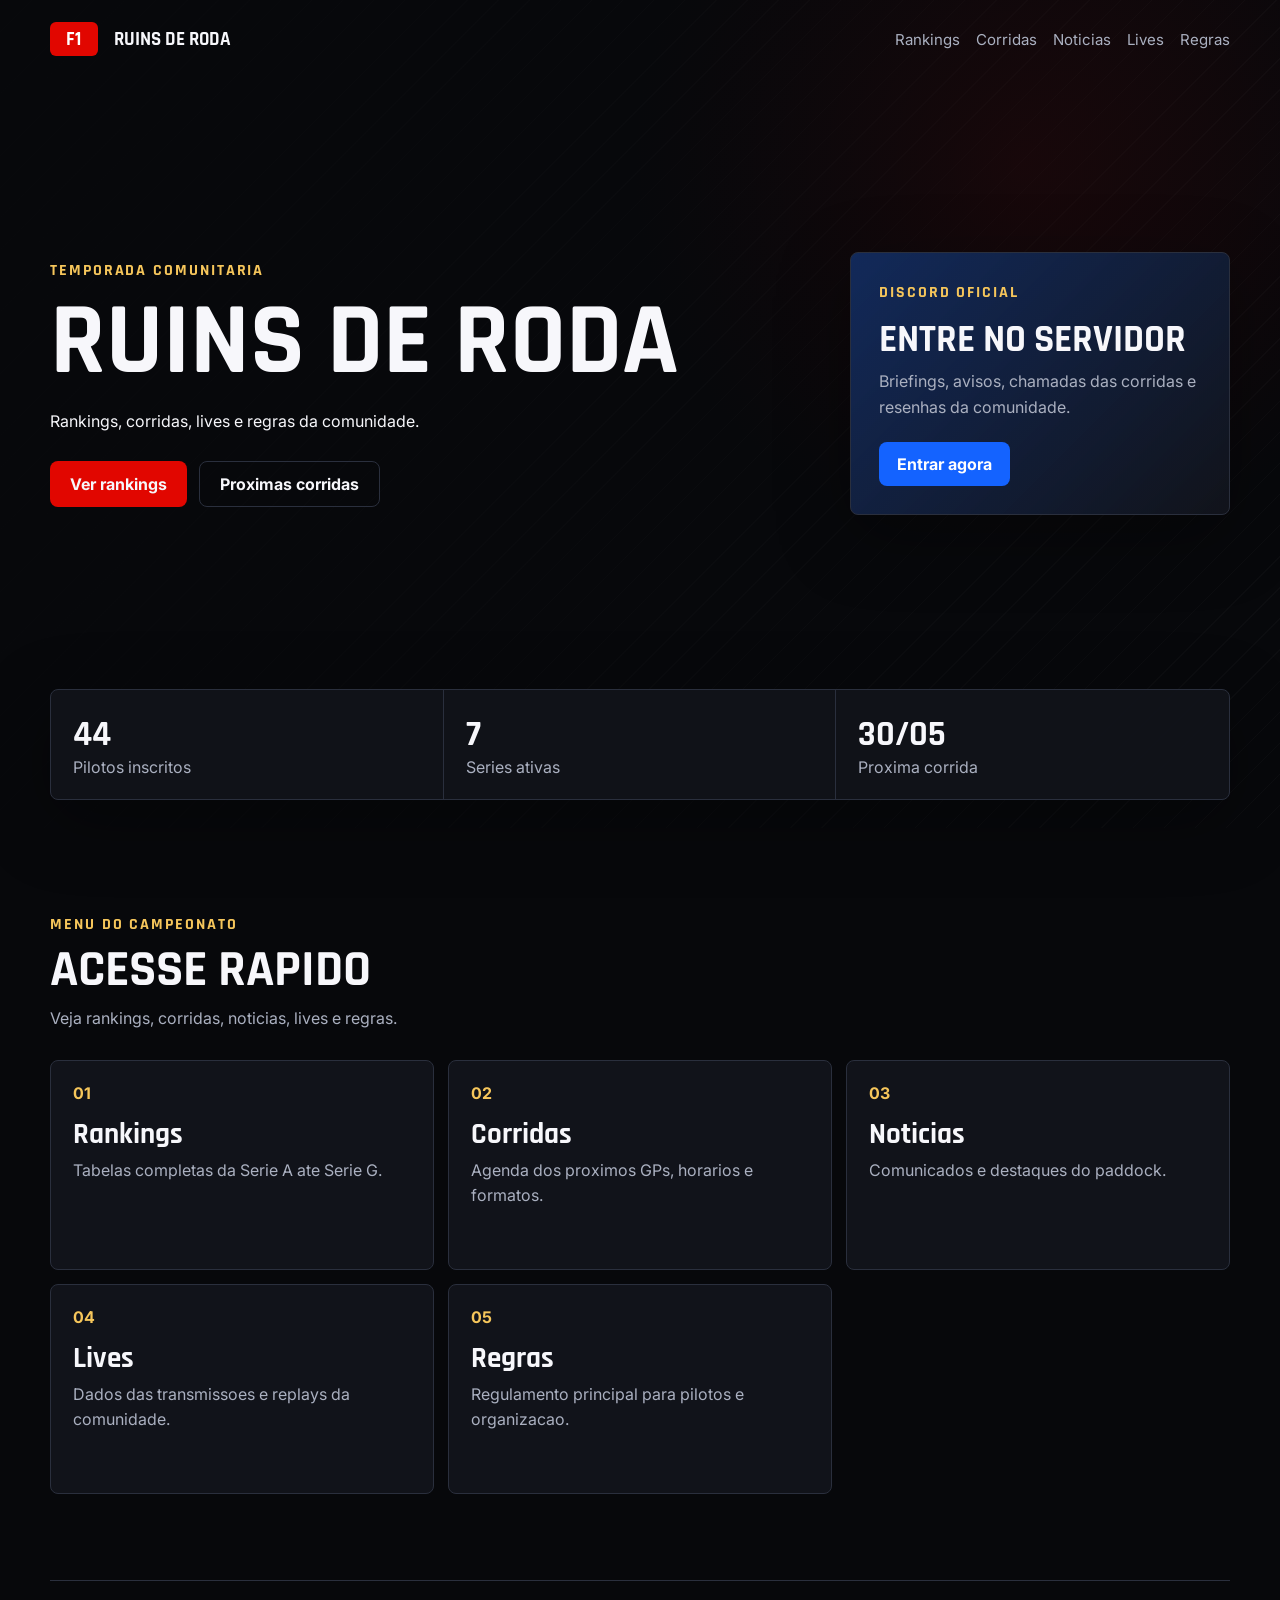
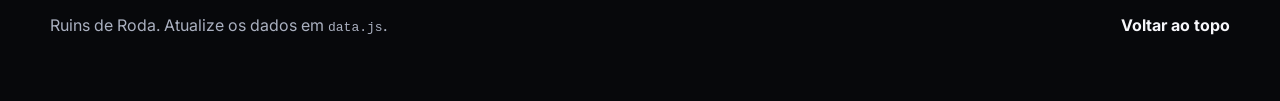
==== index.html @ 5d0044ef "Split sheet rankings into series" ====
﻿<!doctype html>
<html lang="pt-BR">
  <head>
    <meta charset="utf-8" />
    <meta name="viewport" content="width=device-width, initial-scale=1" />
    <title>Ruins de Roda</title>
    <meta
      name="description"
      content="Ranking de F1 do servidor com series A ate G, proximas corridas, noticias, lives e regras."
    />
    <link rel="preconnect" href="https://fonts.googleapis.com" />
    <link rel="preconnect" href="https://fonts.gstatic.com" crossorigin />
    <link
      href="https://fonts.googleapis.com/css2?family=Rajdhani:wght@500;600;700&family=Inter:wght@400;500;700&display=swap"
      rel="stylesheet"
    />
    <link rel="stylesheet" href="styles.css?v=10" />
  </head>
  <body data-page="home">
    <header class="hero" id="inicio">
      <nav class="topbar" aria-label="Navegacao principal">
        <a class="brand" href="index.html" aria-label="Ruins de Roda inicio">
          <span class="brand-mark">F1</span>
          <span>Ruins de Roda</span>
        </a>
        <div class="nav-links">
          <a href="rankings.html" data-nav="rankings">Rankings</a>
          <a href="corridas.html" data-nav="corridas">Corridas</a>
          <a href="noticias.html" data-nav="noticias">Noticias</a>
          <a href="lives.html" data-nav="lives">Lives</a>
          <a href="regras.html" data-nav="regras">Regras</a>
        </div>
      </nav>

      <div class="hero-content with-discord">
        <div>
          <p class="eyebrow">Temporada comunitaria</p>
          <h1>Ruins de Roda</h1>
          <p>Rankings, corridas, lives e regras da comunidade.</p>
          <div class="hero-actions">
            <a class="button primary" href="rankings.html">Ver rankings</a>
            <a class="button secondary" href="corridas.html">Proximas corridas</a>
          </div>
        </div>
        <a class="discord-card" href="https://discord.gg/nWJrsy5eZh" target="_blank" rel="noreferrer">
          <span>Discord oficial</span>
          <h2>Entre no servidor</h2>
          <p>Briefings, avisos, chamadas das corridas e resenhas da comunidade.</p>
          <strong>Entrar agora</strong>
        </a>
      </div>

      <section class="stats-strip" aria-label="Resumo do campeonato">
        <div>
          <strong id="totalDrivers">0</strong>
          <span>Pilotos inscritos</span>
        </div>
        <div>
          <strong>7</strong>
          <span>Series ativas</span>
        </div>
        <div>
          <strong id="nextRaceDate">--</strong>
          <span>Proxima corrida</span>
        </div>
      </section>
    </header>

    <main>
      <section class="section">
        <div class="section-heading">
          <p class="eyebrow">Menu do campeonato</p>
          <h2>Acesse rapido</h2>
          <p>Veja rankings, corridas, noticias, lives e regras.</p>
        </div>
        <div class="overview-grid">
          <a class="overview-card" href="rankings.html">
            <span>01</span>
            <h3>Rankings</h3>
            <p>Tabelas completas da Serie A ate Serie G.</p>
          </a>
          <a class="overview-card" href="corridas.html">
            <span>02</span>
            <h3>Corridas</h3>
            <p>Agenda dos proximos GPs, horarios e formatos.</p>
          </a>
          <a class="overview-card" href="noticias.html">
            <span>03</span>
            <h3>Noticias</h3>
            <p>Comunicados e destaques do paddock.</p>
          </a>
          <a class="overview-card" href="lives.html">
            <span>04</span>
            <h3>Lives</h3>
            <p>Dados das transmissoes e replays da comunidade.</p>
          </a>
          <a class="overview-card" href="regras.html">
            <span>05</span>
            <h3>Regras</h3>
            <p>Regulamento principal para pilotos e organizacao.</p>
          </a>
        </div>
      </section>
    </main>

    <footer>
      <p>Ruins de Roda. Atualize os dados em <code>data.js</code>.</p>
      <a href="#inicio">Voltar ao topo</a>
    </footer>

    <script src="data.js?v=10"></script>
    <script src="app.js?v=11"></script>
  </body>
</html>
---- styles.css ----
:root {
  color-scheme: dark;
  --bg: #07080b;
  --panel: #11131a;
  --panel-soft: #171a23;
  --text: #f7f7fb;
  --muted: #aab0c0;
  --line: #2a2f3d;
  --red: #e10600;
  --red-dark: #990400;
  --blue: #1463ff;
  --blue-dark: #0b3fb7;
  --gold: #f6c65b;
  --radius: 8px;
  --shadow: 0 20px 70px rgba(0, 0, 0, 0.35);
}

* {
  box-sizing: border-box;
}

html {
  scroll-behavior: smooth;
}

body {
  margin: 0;
  background: var(--bg);
  color: var(--text);
  font-family: Inter, system-ui, sans-serif;
}

a {
  color: inherit;
  text-decoration: none;
}

.hero {
  min-height: 92vh;
  display: grid;
  grid-template-rows: auto 1fr auto;
  background:
    linear-gradient(90deg, rgba(7, 8, 11, 0.98), rgba(7, 8, 11, 0.72)),
    radial-gradient(circle at 80% 20%, rgba(225, 6, 0, 0.34), transparent 32%),
    repeating-linear-gradient(135deg, rgba(255, 255, 255, 0.08) 0 1px, transparent 1px 22px);
}

.page-hero {
  background:
    linear-gradient(90deg, rgba(7, 8, 11, 0.98), rgba(7, 8, 11, 0.82)),
    radial-gradient(circle at 86% 12%, rgba(225, 6, 0, 0.26), transparent 30%),
    repeating-linear-gradient(135deg, rgba(255, 255, 255, 0.07) 0 1px, transparent 1px 22px);
  border-bottom: 1px solid var(--line);
}

.topbar {
  width: min(1180px, calc(100% - 32px));
  margin: 0 auto;
  padding: 22px 0;
  display: flex;
  align-items: center;
  justify-content: space-between;
  gap: 24px;
}

.brand,
.nav-links {
  display: flex;
  align-items: center;
  gap: 16px;
}

.brand {
  font-family: Rajdhani, sans-serif;
  font-size: 1.2rem;
  font-weight: 700;
  text-transform: uppercase;
}

.brand-mark {
  width: 48px;
  height: 34px;
  display: grid;
  place-items: center;
  border-radius: 6px;
  background: var(--red);
  color: #fff;
  letter-spacing: 0.04em;
}

.nav-links {
  color: var(--muted);
  font-size: 0.94rem;
}

.nav-links a:hover {
  color: var(--text);
}

.nav-links a.active {
  color: var(--text);
}

.nav-links a.active::after {
  content: "";
  display: block;
  height: 2px;
  margin-top: 5px;
  border-radius: 999px;
  background: var(--red);
}

.hero-content {
  width: min(1180px, calc(100% - 32px));
  margin: auto;
  padding: 80px 0;
}

.page-title {
  width: min(1180px, calc(100% - 32px));
  margin: 0 auto;
  padding: 78px 0 86px;
}

.with-switch {
  display: flex;
  align-items: center;
  justify-content: space-between;
  gap: 28px;
}

.with-discord {
  display: grid;
  grid-template-columns: minmax(0, 1fr) minmax(280px, 380px);
  gap: 44px;
  align-items: center;
}

.discord-card {
  display: block;
  border: 1px solid var(--line);
  border-radius: var(--radius);
  background:
    linear-gradient(135deg, rgba(20, 99, 255, 0.28), rgba(17, 19, 26, 0.95)),
    var(--panel);
  padding: 28px;
  box-shadow: var(--shadow);
  transition:
    border-color 160ms ease,
    transform 160ms ease;
}

.discord-card:hover {
  border-color: var(--blue);
  transform: translateY(-2px);
}

.discord-card span {
  color: var(--gold);
  font-family: Rajdhani, sans-serif;
  font-weight: 700;
  letter-spacing: 0.12em;
  text-transform: uppercase;
}

.discord-card h2 {
  margin: 18px 0 10px;
  font-size: 2.4rem;
  text-transform: uppercase;
}

.discord-card p {
  margin-bottom: 22px;
  color: var(--muted);
  line-height: 1.6;
}

.discord-card strong {
  display: inline-flex;
  min-height: 44px;
  align-items: center;
  border-radius: var(--radius);
  background: var(--blue);
  color: #fff;
  padding: 0 18px;
}

.championship-switch {
  display: inline-flex;
  flex: 0 0 auto;
  gap: 10px;
  padding: 8px;
  border: 1px solid var(--line);
  border-radius: var(--radius);
  background: rgba(17, 19, 26, 0.9);
  box-shadow: var(--shadow);
}

.championship-switch button {
  min-width: 76px;
  min-height: 54px;
  border: 1px solid transparent;
  border-radius: var(--radius);
  background: transparent;
  color: var(--muted);
  cursor: pointer;
  font: 700 1.15rem Rajdhani, sans-serif;
  padding: 12px 24px;
}

.championship-switch button[data-championship="f1"].active {
  border-color: var(--red);
  background: var(--red);
  color: #fff;
}

.championship-switch button[data-championship="f2"].active {
  border-color: var(--blue);
  background: var(--blue);
  color: #fff;
}

.eyebrow {
  margin: 0 0 10px;
  color: var(--gold);
  font-family: Rajdhani, sans-serif;
  font-weight: 700;
  letter-spacing: 0.12em;
  text-transform: uppercase;
}

h1,
h2,
h3,
p {
  margin-top: 0;
}

h1,
h2,
h3 {
  font-family: Rajdhani, sans-serif;
  line-height: 1;
}

h1 {
  max-width: 780px;
  margin-bottom: 18px;
  font-size: clamp(3.2rem, 8vw, 7.2rem);
  text-transform: uppercase;
}

.hero-content > p:not(.eyebrow) {
  max-width: 650px;
  color: var(--muted);
  font-size: 1.12rem;
  line-height: 1.7;
}

.hero-content.with-switch p:not(.eyebrow),
.page-title.with-switch p:not(.eyebrow) {
  max-width: 650px;
  color: var(--muted);
  font-size: 1.08rem;
  line-height: 1.7;
}

.page-title > p:not(.eyebrow) {
  max-width: 650px;
  color: var(--muted);
  font-size: 1.08rem;
  line-height: 1.7;
}

.hero-actions {
  display: flex;
  flex-wrap: wrap;
  gap: 12px;
  margin-top: 30px;
}

.button {
  display: inline-flex;
  align-items: center;
  min-height: 46px;
  padding: 0 20px;
  border-radius: var(--radius);
  font-weight: 700;
}

.button.primary {
  background: var(--red);
}

.button.secondary {
  border: 1px solid var(--line);
  color: var(--text);
}

.stats-strip {
  width: min(1180px, calc(100% - 32px));
  margin: 0 auto 28px;
  display: grid;
  grid-template-columns: repeat(3, 1fr);
  border: 1px solid var(--line);
  border-radius: var(--radius);
  background: rgba(17, 19, 26, 0.9);
  box-shadow: var(--shadow);
}

.stats-strip div {
  padding: 22px;
  border-right: 1px solid var(--line);
}

.stats-strip div:last-child {
  border-right: 0;
}

.stats-strip strong {
  display: block;
  font-family: Rajdhani, sans-serif;
  font-size: 2.2rem;
}

.stats-strip span {
  color: var(--muted);
}

.section {
  width: min(1180px, calc(100% - 32px));
  margin: 0 auto;
  padding: 86px 0;
}

.section-heading {
  max-width: 680px;
  margin-bottom: 28px;
}

.section-heading h2 {
  margin-bottom: 10px;
  font-size: clamp(2.1rem, 4vw, 3.6rem);
  text-transform: uppercase;
}

.section-heading p:last-child {
  color: var(--muted);
  line-height: 1.6;
}

.ranking-toolbar {
  display: flex;
  flex-wrap: wrap;
  align-items: center;
  justify-content: space-between;
  gap: 10px;
  margin-bottom: 18px;
}

.series-tabs {
  display: flex;
  flex: 1 1 620px;
  flex-wrap: wrap;
  gap: 10px;
}

.series-tabs button,
.ranking-mode button {
  border: 1px solid var(--line);
  border-radius: var(--radius);
  background: var(--panel);
  color: var(--muted);
  cursor: pointer;
  font: 700 1rem Rajdhani, sans-serif;
  padding: 10px 16px;
}

.series-tabs button.active,
.ranking-mode button.active {
  border-color: var(--red);
  background: var(--red);
  color: #fff;
}

.ranking-mode {
  display: flex;
  flex: 0 0 auto;
  gap: 8px;
  padding: 6px;
  border: 1px solid var(--line);
  border-radius: var(--radius);
  background: var(--panel-soft);
}

.ranking-shell,
.live-panel {
  border: 1px solid var(--line);
  border-radius: var(--radius);
  background: var(--panel);
  overflow: hidden;
  box-shadow: var(--shadow);
}

.ranking-header {
  display: flex;
  justify-content: space-between;
  gap: 16px;
  padding: 20px;
  border-bottom: 1px solid var(--line);
}

.ranking-header h3 {
  margin: 0;
  font-size: 1.8rem;
}

.ranking-header p {
  margin: 0;
  color: var(--muted);
}

.table-wrap {
  overflow-x: auto;
}

table {
  width: 100%;
  border-collapse: collapse;
  min-width: 700px;
}

th,
td {
  padding: 16px 20px;
  border-bottom: 1px solid var(--line);
  text-align: left;
}

th {
  color: var(--muted);
  font-size: 0.78rem;
  text-transform: uppercase;
}

.empty-table {
  padding: 34px 20px;
  color: var(--muted);
  text-align: center;
}

tr:last-child td {
  border-bottom: 0;
}

.position {
  display: inline-grid;
  width: 30px;
  height: 30px;
  place-items: center;
  border-radius: 50%;
  background: var(--panel-soft);
  color: var(--gold);
  font-weight: 700;
}

.split {
  display: grid;
  grid-template-columns: 0.85fr 1.15fr;
  gap: 32px;
  align-items: start;
}

.race-list,
.news-grid,
.rules-grid,
.live-list,
.overview-grid {
  display: grid;
  gap: 14px;
}

.news-grid,
.rules-grid,
.overview-grid {
  grid-template-columns: repeat(3, 1fr);
}

.rules-grid {
  grid-template-columns: 1fr;
}

.race-card,
.news-card,
.rule-card,
.live-list article,
.overview-card,
.empty-card {
  border: 1px solid var(--line);
  border-radius: var(--radius);
  background: var(--panel);
}

.empty-card {
  padding: 22px;
  color: var(--muted);
  line-height: 1.6;
}

.overview-card {
  min-height: 210px;
  padding: 22px;
  transition:
    border-color 160ms ease,
    transform 160ms ease;
}

.overview-card:hover {
  border-color: var(--red);
  transform: translateY(-2px);
}

.overview-card span {
  color: var(--gold);
  font-weight: 700;
}

.overview-card h3 {
  margin: 18px 0 8px;
  font-size: 1.8rem;
}

.overview-card p {
  color: var(--muted);
  line-height: 1.6;
}

.race-card {
  display: grid;
  grid-template-columns: 110px 1fr;
  gap: 18px;
  padding: 18px;
}

.wide-list {
  max-width: 860px;
}

.race-date {
  border-radius: var(--radius);
  background: var(--red);
  padding: 16px;
  text-align: center;
}

.race-date strong {
  display: block;
  font-family: Rajdhani, sans-serif;
  font-size: 1.8rem;
}

.race-card h3,
.news-card h3,
.rule-card h3,
.live-list h3 {
  margin-bottom: 6px;
  font-size: 1.45rem;
}

.race-card p,
.news-card p,
.rule-card p,
.live-list p {
  color: var(--muted);
  line-height: 1.6;
}

.race-card span,
.live-list span,
.news-card span {
  color: var(--gold);
  font-weight: 700;
}

.news-card,
.rule-card {
  padding: 20px;
}

.rule-section {
  border: 1px solid var(--line);
  border-radius: var(--radius);
  background: var(--panel);
  overflow: hidden;
}

.rule-section h3 {
  margin: 0;
  padding: 18px 20px;
  border-bottom: 1px solid var(--line);
  font-size: 1.65rem;
}

.rule-list {
  display: grid;
}

.rule-row {
  display: grid;
  grid-template-columns: 110px 1fr;
  gap: 18px;
  padding: 16px 20px;
  border-bottom: 1px solid var(--line);
}

.rule-row:last-child {
  border-bottom: 0;
}

.rule-row strong {
  color: var(--gold);
  font-family: Rajdhani, sans-serif;
  font-size: 1.05rem;
}

.rule-row p {
  margin: 0;
  color: var(--muted);
  line-height: 1.6;
}

.live-kpis {
  display: grid;
  grid-template-columns: repeat(3, 1fr);
  border-bottom: 1px solid var(--line);
}

.live-kpis div {
  padding: 20px;
  border-right: 1px solid var(--line);
}

.live-kpis div:last-child {
  border-right: 0;
}

.live-kpis strong {
  display: block;
  font-family: Rajdhani, sans-serif;
  font-size: 2rem;
}

.live-kpis span {
  color: var(--muted);
}

.live-list {
  padding: 18px;
}

.live-list article {
  display: flex;
  align-items: center;
  justify-content: space-between;
  gap: 16px;
  padding: 16px;
  background: var(--panel-soft);
}

.live-list h3,
.live-list p {
  margin-bottom: 0;
}

footer {
  width: min(1180px, calc(100% - 32px));
  margin: 0 auto;
  padding: 34px 0 50px;
  display: flex;
  justify-content: space-between;
  gap: 16px;
  border-top: 1px solid var(--line);
  color: var(--muted);
}

footer a {
  color: var(--text);
  font-weight: 700;
}

@media (max-width: 840px) {
  .topbar,
  .split,
  .with-switch,
  .with-discord,
  footer {
    display: block;
  }

  .discord-card {
    margin-top: 28px;
  }

  .championship-switch {
    margin-top: 22px;
  }

  .nav-links {
    margin-top: 18px;
    flex-wrap: wrap;
  }

  .ranking-toolbar {
    display: block;
  }

  .series-tabs {
    margin-bottom: 12px;
  }

  .ranking-mode {
    display: inline-flex;
  }

  .stats-strip,
  .news-grid,
  .rules-grid,
  .overview-grid,
  .live-kpis {
    grid-template-columns: 1fr;
  }

  .stats-strip div,
  .live-kpis div {
    border-right: 0;
    border-bottom: 1px solid var(--line);
  }

  .race-card {
    grid-template-columns: 1fr;
  }

  .live-list article {
    align-items: flex-start;
    flex-direction: column;
  }

  .rule-row {
    grid-template-columns: 1fr;
    gap: 6px;
  }

  footer a {
    display: inline-block;
    margin-top: 10px;
  }
}
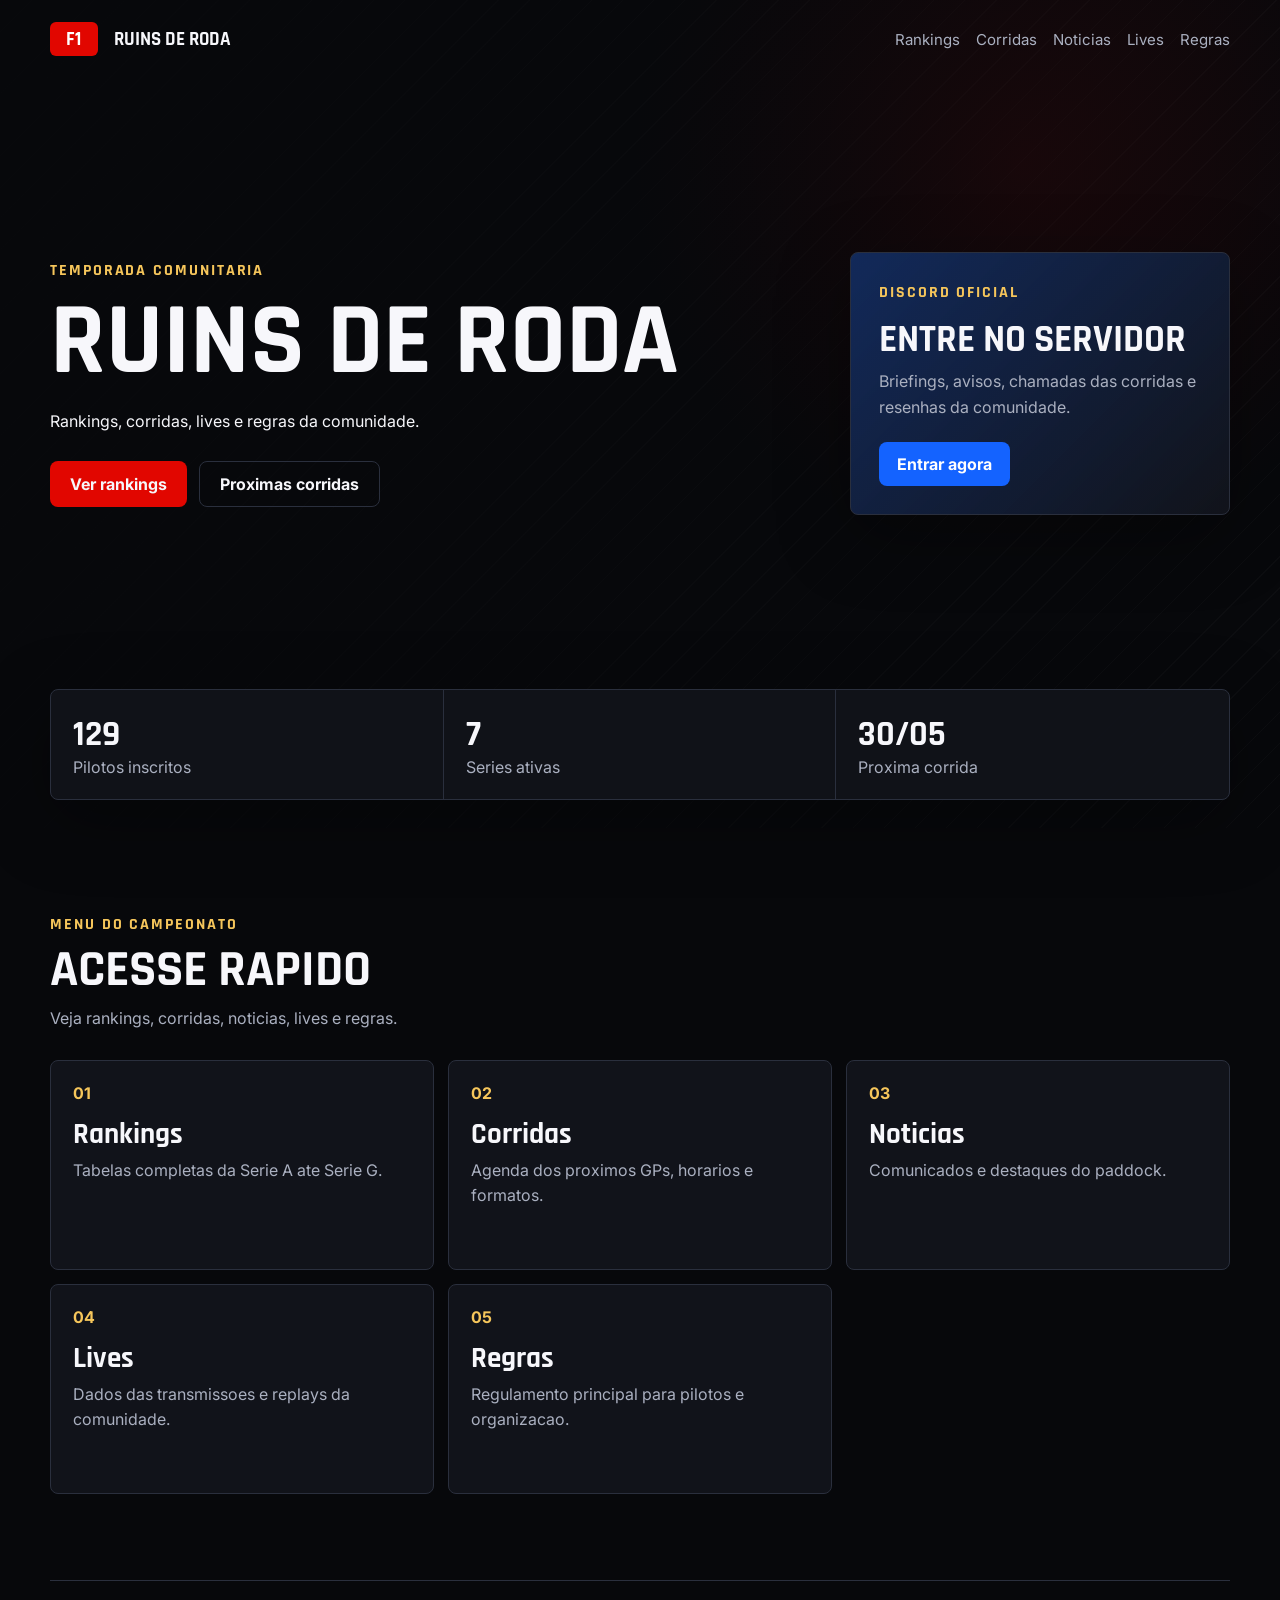
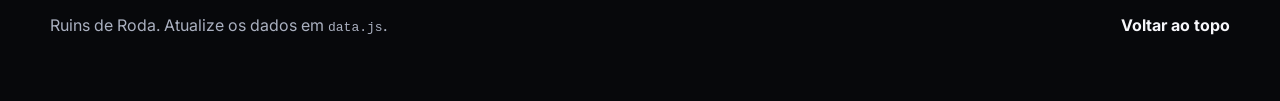
==== commit 1c287f1d: "Schedule Google Sheets snapshot updates" ====
--- a/index.html
+++ b/index.html
@@ -108,7 +108,8 @@
       <a href="#inicio">Voltar ao topo</a>
     </footer>
 
-    <script src="data.js?v=10"></script>
-    <script src="app.js?v=11"></script>
+    <script src="data.js?v=12"></script>
+    <script src="sheet-data.js?v=12"></script>
+    <script src="app.js?v=12"></script>
   </body>
 </html>
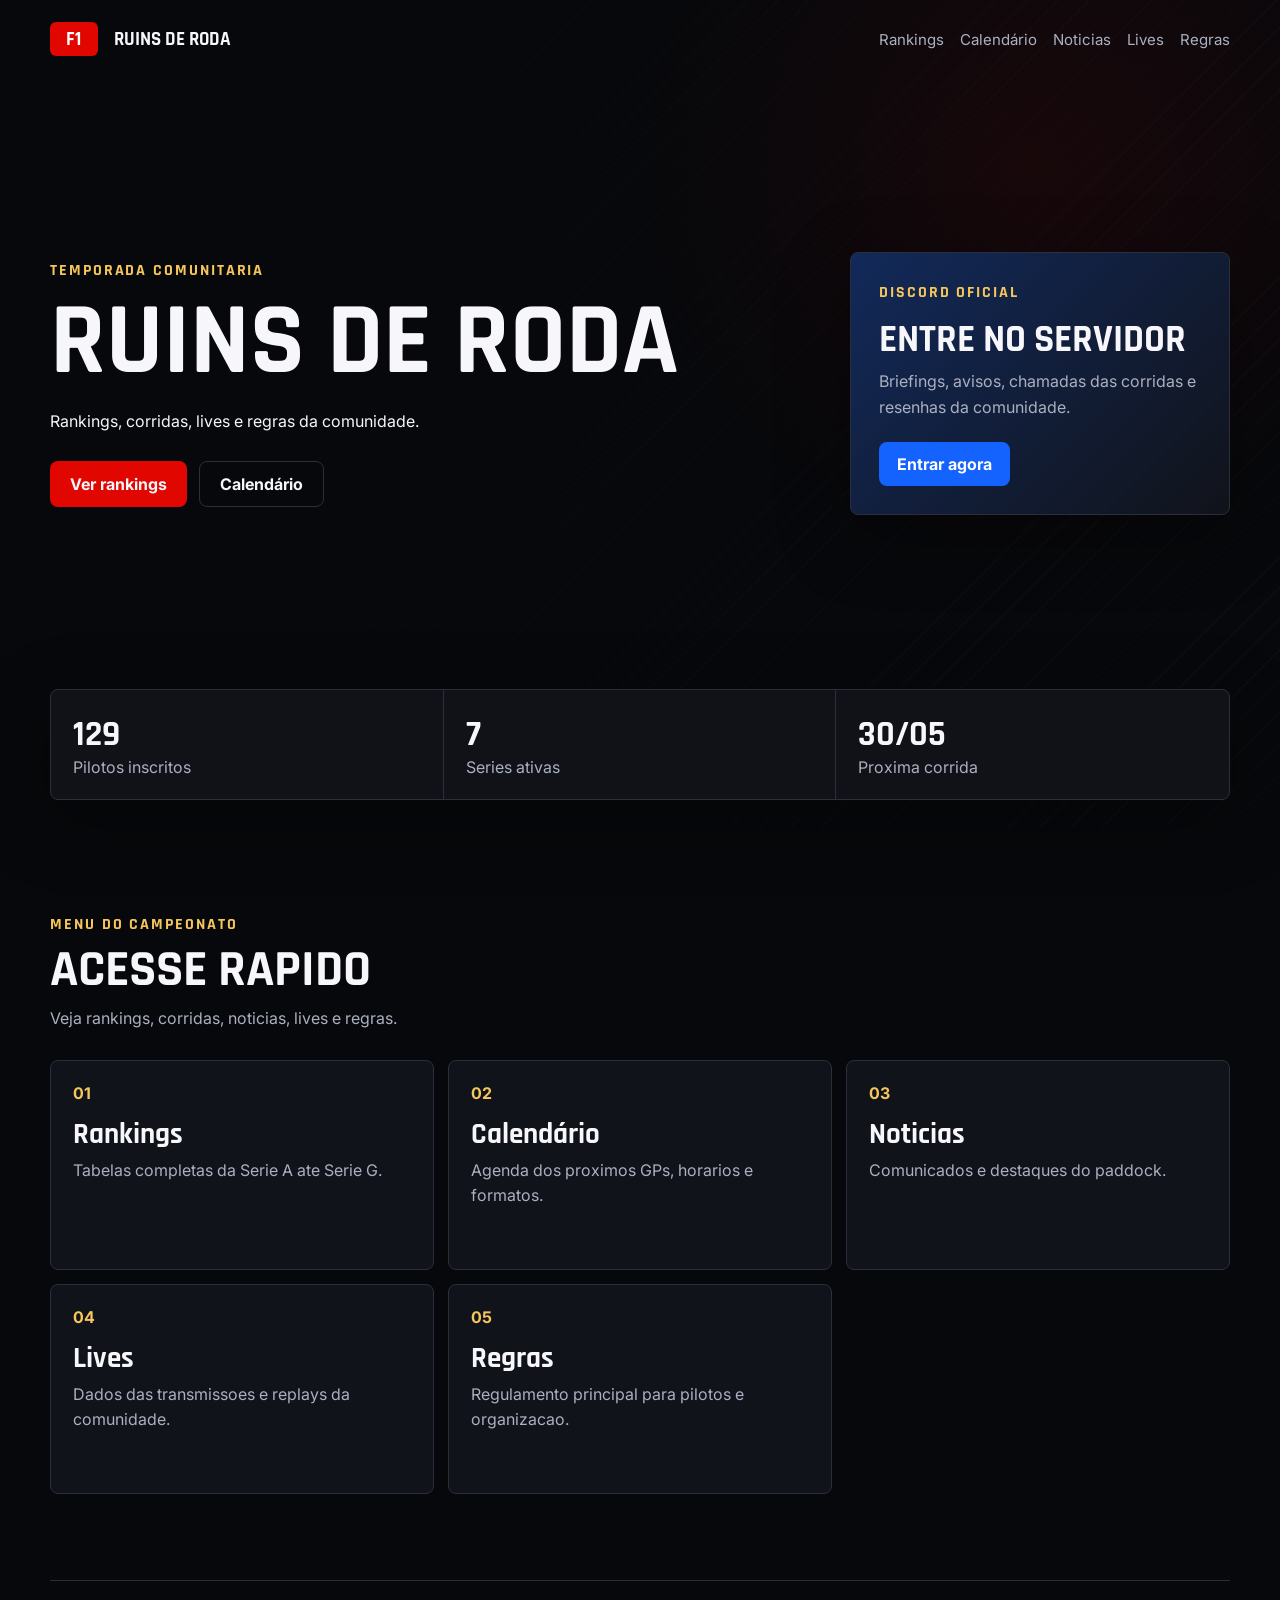
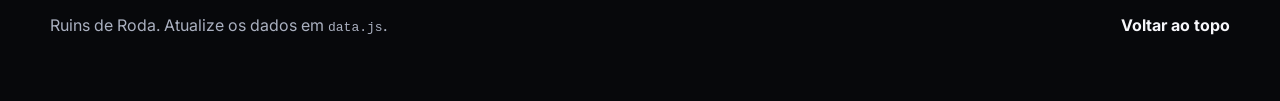
==== commit 838db47f: "feat: renomeia pagina Corridas para Calendario na navegacao" ====
--- a/index.html
+++ b/index.html
@@ -14,7 +14,7 @@
       href="https://fonts.googleapis.com/css2?family=Rajdhani:wght@500;600;700&family=Inter:wght@400;500;700&display=swap"
       rel="stylesheet"
     />
-    <link rel="stylesheet" href="styles.css?v=10" />
+    <link rel="stylesheet" href="styles.css?v=16" />
   </head>
   <body data-page="home">
     <header class="hero" id="inicio">
@@ -25,7 +25,7 @@
         </a>
         <div class="nav-links">
           <a href="rankings.html" data-nav="rankings">Rankings</a>
-          <a href="corridas.html" data-nav="corridas">Corridas</a>
+          <a href="corridas.html" data-nav="corridas">Calendário</a>
           <a href="noticias.html" data-nav="noticias">Noticias</a>
           <a href="lives.html" data-nav="lives">Lives</a>
           <a href="regras.html" data-nav="regras">Regras</a>
@@ -39,7 +39,7 @@
           <p>Rankings, corridas, lives e regras da comunidade.</p>
           <div class="hero-actions">
             <a class="button primary" href="rankings.html">Ver rankings</a>
-            <a class="button secondary" href="corridas.html">Proximas corridas</a>
+            <a class="button secondary" href="corridas.html">Calendário</a>
           </div>
         </div>
         <a class="discord-card" href="https://discord.gg/nWJrsy5eZh" target="_blank" rel="noreferrer">
@@ -81,7 +81,7 @@
           </a>
           <a class="overview-card" href="corridas.html">
             <span>02</span>
-            <h3>Corridas</h3>
+            <h3>Calendário</h3>
             <p>Agenda dos proximos GPs, horarios e formatos.</p>
           </a>
           <a class="overview-card" href="noticias.html">
@@ -108,8 +108,8 @@
       <a href="#inicio">Voltar ao topo</a>
     </footer>
 
-    <script src="data.js?v=12"></script>
-    <script src="sheet-data.js?v=12"></script>
-    <script src="app.js?v=12"></script>
+    <script src="data.js?v=16"></script>
+    <script src="sheet-data.js?v=16"></script>
+    <script src="app.js?v=16"></script>
   </body>
 </html>
--- a/styles.css
+++ b/styles.css
@@ -437,6 +437,10 @@
   text-align: left;
 }
 
+td strong {
+  font-size: 1.08rem;
+}
+
 th {
   color: var(--muted);
   font-size: 0.78rem;
@@ -464,10 +468,105 @@
   font-weight: 700;
 }
 
+.country-cell,
+.movement-cell {
+  display: inline-flex;
+  align-items: center;
+  gap: 10px;
+}
+
+.country-flag {
+  font-size: 1.2rem;
+  line-height: 1;
+}
+
+.country-flag-img {
+  width: 22px;
+  height: auto;
+  border-radius: 2px;
+  vertical-align: middle;
+  flex-shrink: 0;
+}
+
+.movement-badge {
+  display: inline-grid;
+  width: 22px;
+  height: 22px;
+  place-items: center;
+  border-radius: 3px;
+  color: #fff;
+  font-family: Arial, sans-serif;
+  font-size: 0.66rem;
+  font-weight: 700;
+  line-height: 1;
+}
+
+.movement-badge.up {
+  background: #218c3a;
+}
+
+.movement-badge.same {
+  background: var(--blue);
+}
+
+.movement-badge.down {
+  background: #c92828;
+}
+
 .split {
   display: grid;
   grid-template-columns: 0.85fr 1.15fr;
   gap: 32px;
+  align-items: start;
+}
+
+body[data-page="corridas"] .page-hero {
+  min-height: 390px;
+  background:
+    linear-gradient(90deg, rgba(7, 8, 11, 1) 0%, rgba(7, 8, 11, 0.88) 44%, rgba(7, 8, 11, 0.22) 100%),
+    radial-gradient(circle at 80% 26%, rgba(225, 6, 0, 0.36), transparent 30%),
+    url("https://images.unsplash.com/photo-1558618666-fcd25c85cd64?w=1400&q=80") right center / cover no-repeat;
+}
+
+body[data-page="corridas"] .page-title {
+  padding-top: 56px;
+  padding-bottom: 56px;
+}
+
+body[data-page="corridas"] .eyebrow {
+  color: var(--red);
+  border-left: 4px solid var(--red);
+  padding-left: 16px;
+}
+
+.race-section {
+  padding-top: 34px;
+}
+
+.race-section-title {
+  display: flex;
+  align-items: center;
+  gap: 14px;
+  margin-bottom: 24px;
+}
+
+.race-section-title h2 {
+  margin: 0;
+  font-size: 1.55rem;
+  text-transform: uppercase;
+}
+
+.race-title-icon {
+  width: 22px;
+  height: 22px;
+  color: var(--red);
+  flex-shrink: 0;
+}
+
+.race-layout {
+  display: grid;
+  grid-template-columns: minmax(0, 1fr) 280px;
+  gap: 26px;
   align-items: start;
 }
 
@@ -537,26 +636,87 @@
 
 .race-card {
   display: grid;
-  grid-template-columns: 110px 1fr;
-  gap: 18px;
-  padding: 18px;
-}
-
-.wide-list {
-  max-width: 860px;
+  grid-template-columns: 160px 1fr;
+  min-height: 120px;
+  align-items: center;
+  overflow: hidden;
+  border-color: rgba(255, 255, 255, 0.12);
+  background: var(--panel);
+  padding: 0;
 }
 
 .race-date {
-  border-radius: var(--radius);
-  background: var(--red);
-  padding: 16px;
+  height: 100%;
+  position: relative;
+  z-index: 1;
+  display: grid;
+  place-content: center;
+  gap: 6px;
+  border-right: 1px solid rgba(225, 6, 0, 0.55);
+  border-radius: 0;
+  background:
+    radial-gradient(circle at 30% 20%, rgba(255, 255, 255, 0.12), transparent 28%),
+    linear-gradient(135deg, rgba(225, 6, 0, 0.62), rgba(64, 0, 0, 0.86));
+  padding: 20px;
   text-align: center;
 }
 
 .race-date strong {
   display: block;
   font-family: Rajdhani, sans-serif;
-  font-size: 1.8rem;
+  font-size: 2.6rem;
+  line-height: 0.9;
+}
+
+.race-date span {
+  color: #fff;
+  font: 700 1.35rem Rajdhani, sans-serif;
+}
+
+.race-date-icon {
+  width: 20px;
+  height: 20px;
+  color: rgba(255, 255, 255, 0.7);
+  margin: 0 auto 2px;
+  display: block;
+}
+
+.race-card-main {
+  position: relative;
+  z-index: 1;
+  display: flex;
+  align-items: center;
+  justify-content: space-between;
+  gap: 18px;
+  padding: 20px 28px 20px 24px;
+}
+
+.race-card-info {
+  display: flex;
+  align-items: center;
+  gap: 16px;
+}
+
+.race-flag {
+  display: grid;
+  width: 44px;
+  height: 32px;
+  place-items: center;
+  border-radius: 8px;
+  background: rgba(255, 255, 255, 0.92);
+  font-size: 1.45rem;
+  box-shadow: 0 0 28px rgba(255, 255, 255, 0.1);
+  overflow: hidden;
+}
+
+.race-flag-img {
+  width: 44px;
+  height: 32px;
+  object-fit: cover;
+  border-radius: 6px;
+  display: block;
+  box-shadow: 0 0 28px rgba(255, 255, 255, 0.12);
+  flex-shrink: 0;
 }
 
 .race-card h3,
@@ -575,11 +735,131 @@
   line-height: 1.6;
 }
 
-.race-card span,
+.race-card .race-format,
 .live-list span,
 .news-card span {
   color: var(--gold);
   font-weight: 700;
+}
+
+.race-format {
+  display: inline-flex;
+  min-height: 34px;
+  align-items: center;
+  margin-top: 8px;
+  border: 1px solid rgba(246, 198, 91, 0.45);
+  border-radius: 999px;
+  background: rgba(246, 198, 91, 0.08);
+  padding: 0 18px;
+  font-family: Rajdhani, sans-serif;
+  text-transform: uppercase;
+}
+
+.race-format.sprint {
+  color: #f3ea28;
+  border-color: rgba(243, 234, 40, 0.5);
+  box-shadow: 0 0 18px rgba(243, 234, 40, 0.12);
+}
+
+.race-format.qualy {
+  color: #ffd447;
+}
+
+.race-format.normal {
+  color: #c293ff;
+  border-color: rgba(194, 147, 255, 0.5);
+}
+
+
+.next-race-panel {
+  position: sticky;
+  top: 18px;
+  border: 1px solid rgba(255, 255, 255, 0.16);
+  border-radius: var(--radius);
+  background:
+    radial-gradient(circle at 100% 0%, rgba(225, 6, 0, 0.22), transparent 35%),
+    var(--panel);
+  padding: 26px;
+  box-shadow: var(--shadow);
+}
+
+.panel-kicker {
+  margin-bottom: 14px;
+  color: var(--red);
+  font: 700 0.86rem Rajdhani, sans-serif;
+  letter-spacing: 0.1em;
+  text-transform: uppercase;
+}
+
+.next-race-panel h3 {
+  margin-bottom: 24px;
+  font-size: 1.65rem;
+}
+
+.race-detail-list {
+  display: grid;
+  gap: 0;
+  margin: 0 0 26px;
+}
+
+.race-detail-list div {
+  display: flex;
+  justify-content: space-between;
+  align-items: center;
+  gap: 16px;
+  padding: 14px 0;
+  border-bottom: 1px solid var(--line);
+}
+
+.race-detail-list dt {
+  display: flex;
+  align-items: center;
+  gap: 8px;
+  color: var(--muted);
+  font-size: 0.9rem;
+}
+
+.race-detail-list dd {
+  margin: 0;
+  font-weight: 700;
+  font-size: 0.95rem;
+}
+
+.detail-icon {
+  width: 16px;
+  height: 16px;
+  flex-shrink: 0;
+  color: var(--red);
+}
+
+.calendar-button {
+  display: flex;
+  min-height: 50px;
+  align-items: center;
+  justify-content: center;
+  gap: 8px;
+  border-radius: var(--radius);
+  background: var(--red);
+  color: #fff;
+  font: 700 0.95rem Rajdhani, sans-serif;
+  letter-spacing: 0.06em;
+  text-transform: uppercase;
+  transition: background 160ms ease;
+}
+
+.calendar-button:hover {
+  background: var(--red-dark);
+}
+
+.calendar-button .btn-icon {
+  width: 16px;
+  height: 16px;
+}
+
+.calendar-button .btn-arrow {
+  font-size: 1.3rem;
+  line-height: 1;
+  margin-left: 2px;
 }
 
 .news-card,
@@ -736,11 +1016,35 @@
     border-bottom: 1px solid var(--line);
   }
 
-  .race-card {
-    grid-template-columns: 1fr;
-  }
-
-  .live-list article {
+    .race-card {
+      grid-template-columns: 1fr;
+    }
+
+    .race-layout {
+      grid-template-columns: 1fr;
+    }
+
+    .next-race-panel {
+      position: static;
+    }
+
+    .race-card::before {
+      inset: 120px 0 0;
+    }
+
+    .race-date {
+      min-height: 120px;
+    }
+
+    .race-card-main {
+      padding: 20px;
+    }
+
+    .track-map {
+      margin-bottom: 18px;
+    }
+
+    .live-list article {
     align-items: flex-start;
     flex-direction: column;
   }
